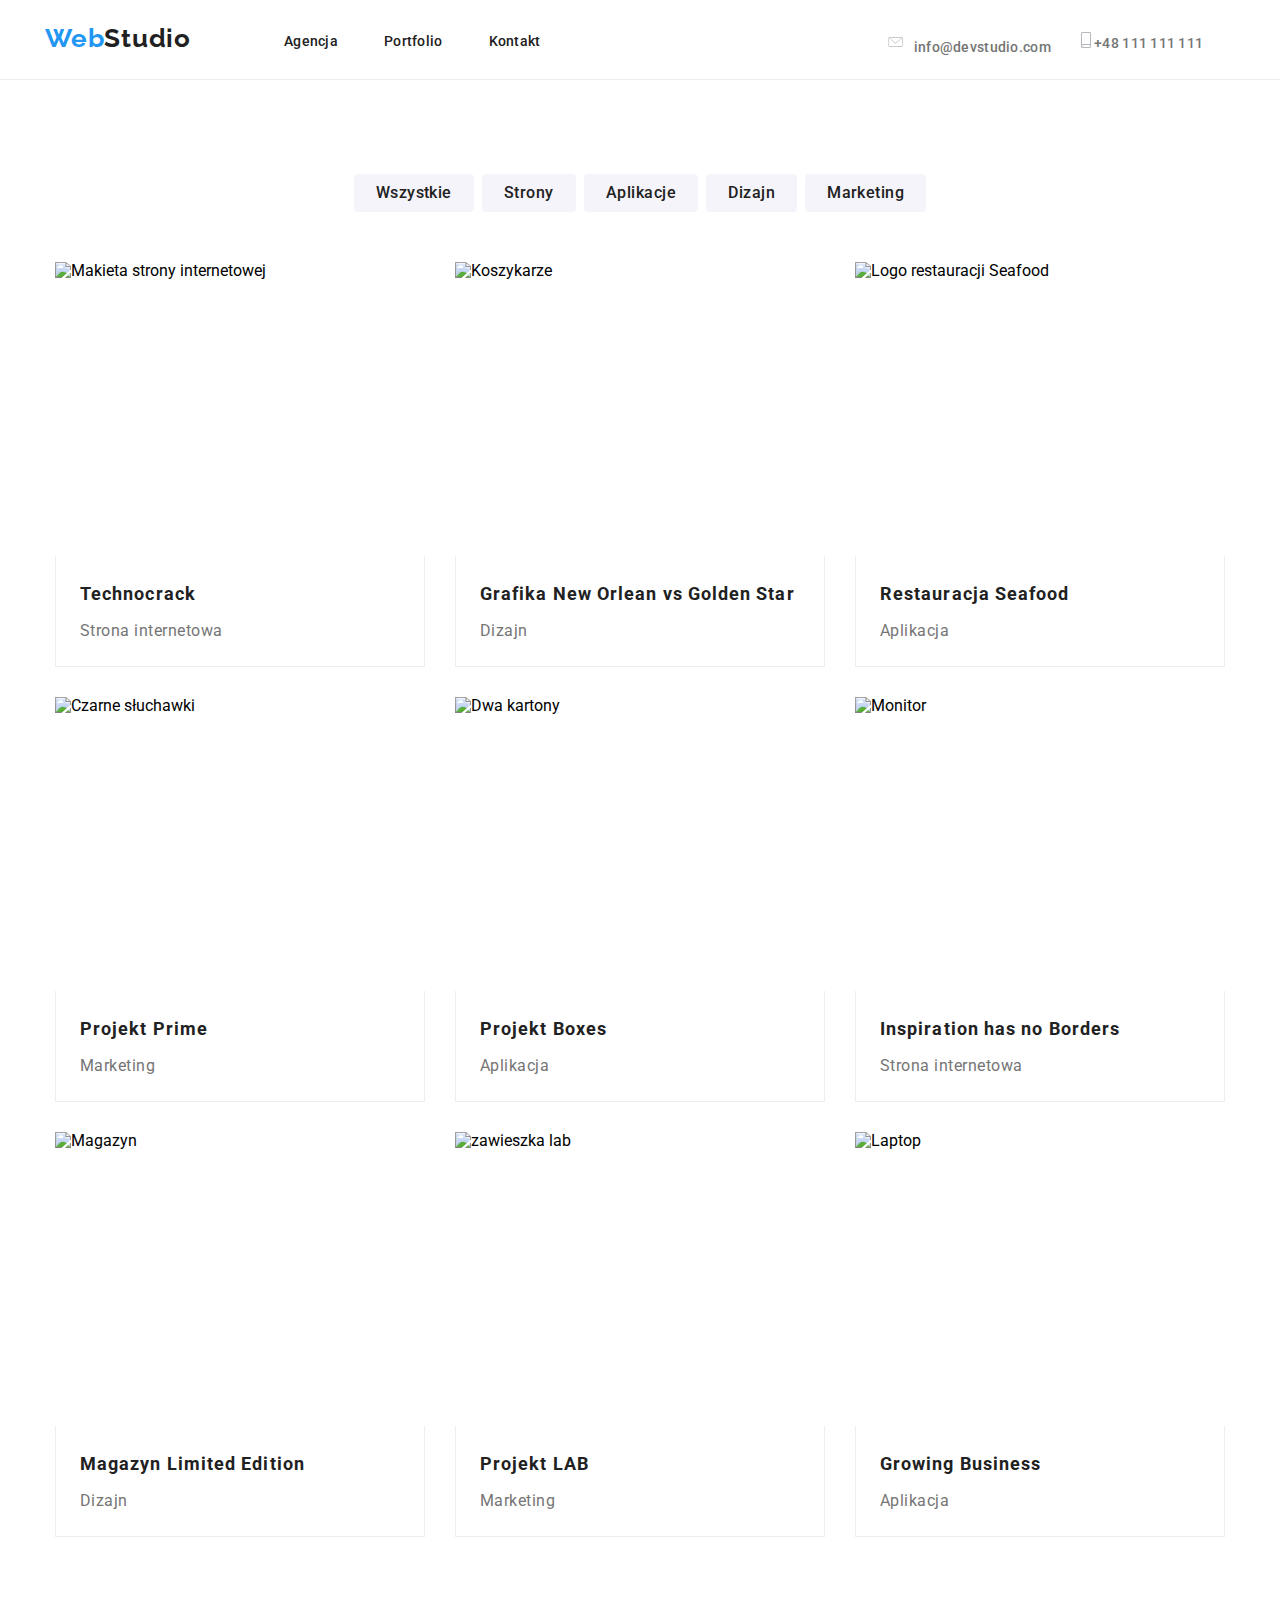
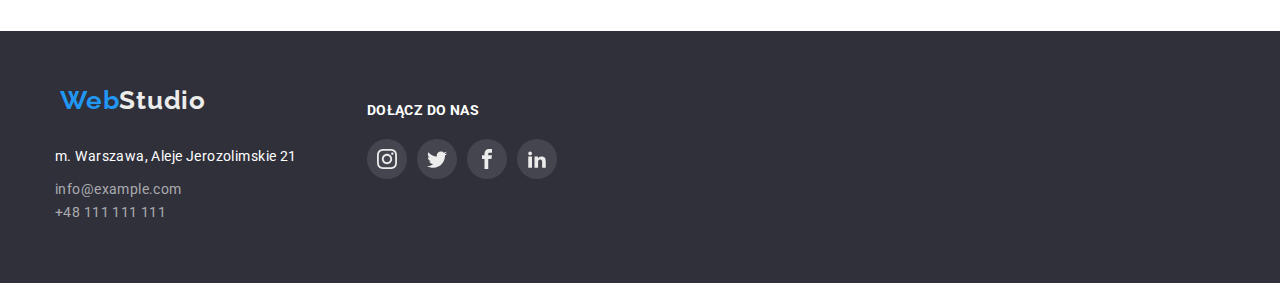
==== portfolio.html @ 286b063d "HW 04" ====
<!DOCTYPE html>
<html lang="pl">

<head>
    <meta charset="utf-8">
    <meta http-equiv="X-UA-Compatible" content="IE=edge">
    <meta name="viewport" content="width=device-width, initial-scale=1.0">
    <link rel="stylesheet" href="https://cdnjs.cloudflare.com/ajax/libs/modern-normalize/1.0.0/modern-normalize.min.css">
    <title>WebStudio/Portfolio</title>
    <link rel="preconnect" href="https://fonts.googleapis.com"> 
    <link rel="preconnect" href="https://fonts.gstatic.com" crossorigin> 
    <link href="https://fonts.googleapis.com/css2?family=Anek+Latin:wght@700&family=Raleway:wght@700&family=Roboto:wght@400;500;700;900&display=swap" rel="stylesheet">
    <link rel="stylesheet" href="css/styles.css">
</head>

<body>

    <!--HEADER-->
    
    <header class="header-background">
        <div class="container container-nav">
            <a class="header-logo-link" href="index.html" target="_self"><span class="web-header-logo-link">Web</span>Studio</a>
            <nav class="header-nav">    
                <ul class="nav-list list">
                    <li>
                        <a class="header-nav-link" href="index.html">Agencja</a>
                    </li>
                    <li>
                        <a class="header-nav-link" href="portfolio.html" target="_self">Portfolio</a>
                    </li>
                    <li>
                        <a class="header-nav-link" href="#">Kontakt</a>
                    </li>
                </ul>
            </nav>
            <ul class="contacts-nav list">
                <li> 
                    <a class="header-mail-link" href="mailto:info@devstudio.com">
                        <svg class="icon mail-icon" width="25" height="20" viewBox="0 0 25 20">
                            <use href="./images/icons.svg#icon-mail-envelope-closed"></use>
                        </svg>
                        info@devstudio.com
                    </a>
                </li>
                <li>
                    <a class="header-phone-link" href="tel:+48111111111"> 
                        <svg class="icon phone-icon" width="10" height="16" viewBox="0 0 10 16">
                            <use href="./images/icons.svg#icon-smartphone"></use>
                        </svg>
                        +48 111 111 111
                    </a>
                </li>
            </ul>
        </div>
    </header>
   
    <!--GŁÓWNA ZAWARTOŚĆ STRONY-->

    <main class="main-background-portfolio">
        <section class="section">
            <div class="container">
                <ul class="aside-portfolio list">
                    <li>
                        <button class="aside-list-button" type="button">Wszystkie</button>
                    </li>
                    <li>
                        <button class="aside-list-button" type="button">Strony</button>
                    </li>
                    <li>
                        <button class="aside-list-button" type="button">Aplikacje</button>
                    </li>
                    <li>
                        <button class="aside-list-button" type="button">Dizajn</button>
                    </li>
                    <li>
                        <button class="aside-list-button" type="button">Marketing</button>
                    </li>
                </ul>
            </div>    
            
            <!--Sekcja Wszystkie-->
        
            <div class="portfolio-items container">
                <ul class="portfolio-list">
                    <li class="portfolio-list-item">
                        <figure class="portfolio-list-container">
                            <img src="./images/img-7-p.jpg" alt="Makieta strony internetowej" width="370" height="294"/>
                            <figcaption class="portfolio-section-description">
                                <h2 class="portfolio-list-header">Technocrack</h2>
                                <p class="portfolio-list-description">Strona internetowa</p>
                            </figcaption>
                        </figure>
                    </li>
                    <li class="portfolio-list-item">
                        <figure class="portfolio-list-container">
                            <img src="./images/img-8-p.jpg" alt="Koszykarze" width="370" height="294"/>
                            <figcaption class="portfolio-section-description">
							    <h2 class="portfolio-list-header">Grafika New Orlean vs Golden Star</h2>
                                <p class="portfolio-list-description">Dizajn</p>
                            </figcaption>
                        </figure>
                    </li>
                    <li class="portfolio-list-item">
                        <figure class="portfolio-list-container">
                            <img src="./images/img-9-p.jpg" alt="Logo restauracji Seafood" width="370" height="294"/>
                            <figcaption class="portfolio-section-description">
                                <h2 class="portfolio-list-header">Restauracja Seafood</h2>
                                <p class="portfolio-list-description">Aplikacja</p>
                            </figcaption>
                        </figure>
                    </li>
                    <li class="portfolio-list-item">
                        <figure class="portfolio-list-container">
                            <img src="./images/img-10-p.jpg" alt="Czarne słuchawki" width="370" height="294"/>
                            <figcaption class="portfolio-section-description">
                                <h2 class="portfolio-list-header">Projekt Prime</h2>
                                <p class="portfolio-list-description">Marketing</p>
                            </figcaption>
                        </figure>
                    </li>
                    <li class="portfolio-list-item">
                        <figure class="portfolio-list-container">
                            <img src="./images/img-11-p.jpg" alt="Dwa kartony" width="370" height="294"/>
                            <figcaption class="portfolio-section-description">
                                <h2 class="portfolio-list-header">Projekt Boxes</h2>
                                <p class="portfolio-list-description">Aplikacja</p>
                            </figcaption>
                        </figure>
                    </li>
                    <li class="portfolio-list-item">
                        <figure class="portfolio-list-container">
                            <img src="./images/img-12-p.jpg" alt="Monitor" width="370" height="294"/>
                            <figcaption class="portfolio-section-description">
                                <h2 class="portfolio-list-header">Inspiration has no Borders</h2>
                                <p class="portfolio-list-description">Strona internetowa</p>
                            </figcaption>
                        </figure>
                    </li>
                    <li class="portfolio-list-item">
                        <figure class="portfolio-list-container">
                            <img src="./images/img-13-p.jpg" alt="Magazyn" width="370" height="294"/>
                            <figcaption class="portfolio-section-description">
                                <h2 class="portfolio-list-header">Magazyn Limited Edition</h2>
                                <p class="portfolio-list-description">Dizajn</p>
                            </figcaption>
                        </figure>
                    </li>
                    <li class="portfolio-list-item">
                        <figure class="portfolio-list-container">
                            <img src="./images/img-14-p.jpg" alt="zawieszka lab" width="370" height="294"/>
                            <figcaption class="portfolio-section-description">
                                <h2 class="portfolio-list-header">Projekt LAB</h2>
                                <p class="portfolio-list-description">Marketing</p>
                            </figcaption>
                        </figure>
                    </li>
                    <li class="portfolio-list-item">
                        <figure class="portfolio-list-container">
                            <img src="./images/img-15-p.jpg" alt="Laptop" width="370" height="294"/>
                            <figcaption class="portfolio-section-description">
                                <h2 class="portfolio-list-header">Growing Business</h2>
                                <p class="portfolio-list-description">Aplikacja</p>
                            </figcaption>
                        </figure>
                    </li>
                </ul>
            </section> </section>
        </div>
    </main>

    <!--FOOTER-->
    
    <footer class="footer">
        <div class="container footer-section">
            <section>
                <ul class="footer-links">
                    <li class="footer-logo">
                        <a class="footer-logo-link" href="index.html"><span class="web-footer-logo-link">Web</span><span class="studio-footer-logo-link">Studio</span></a>
                    </li>
                    <li class="footer-address">
                        <address> m. Warszawa, Aleje Jerozolimskie 21</address>
                    </li>
                    <li class="portfolio-footer-email">
                        <a class="footer-contact-email" href="mailto:info@example.com">info@example.com</a>
                    </li>
                    <li class="footer-phone">
                        <a class="footer-contact-phone" href="tel:+48111111111">+48 111 111 111</a>
                    </li>
                </ul>
            </section>    
            <section class="footer-social-media">
                <p class="footer-column-title">DOŁĄCZ DO NAS</p>
                <div>
                    <ul class="footer-social list">
                        <li class="footer-social-circle">
                            <svg width="20" height="20" viewBox="0 0 32 32">
                                <use href="./images/icons.svg#icon-instagram"></use>
                            </svg>
                        </li>
                        <li class="footer-social-circle">
                            <svg width="20" height="20" viewBox="0 0 32 32">
                                <use href="./images/icons.svg#icon-twitter"></use>
                            </svg>
                        </li>
                        <li class="footer-social-circle">
                            <svg width="20" height="20" viewBox="0 0 32 32">
                                <use href="./images/icons.svg#icon-facebook"></use>
                            </svg>
                        </li>
                        <li class="footer-social-circle">
                            <svg width="20" height="20" viewBox="0 0 32 32">
                                <use href="./images/icons.svg#icon-linkedin2"></use>
                            </svg>
                        </li>
                    </ul>
                </div>
            </section> 
        </div>
    </footer>
</body>

</html>
---- css/styles.css ----
:root {
	--choose-color: #2196f3;
	--background-button-color: #f5f4fa;
	--button-color: #212121;
	--contact-color: #757575;
	--backgr-color: #ffffff;
	--text-color: #000;
	--rgba-opacity-color: rgba(255, 255, 255, 0.6);
	--footer-background-color: #2f303a;
	--color-border: #eee;
	--border-header: #ececec;
  	--border: #eeeeee;
  	--background: #202020;
  	--svg-grey: #b7b8bd;
  	--svg-background: rgba(255, 255, 255, 0.1);
}

*,
*:before,
*:after {
	margin: 0;
	padding: 0;
	box-sizing: border-box;
	list-style: none;
	text-decoration: none;
}

h1, h2, h3, h4, h5, h6 {
	margin: 0;
}

li {
	display: list-item;
}

body {
	font-family: "Roboto", "Raleway", sans-serif;
	background-color: var(--backgr-color);
	color: var(--text-color);
	width: 100%;
	max-width: 1600px;
}

.container {
	max-width: 1200px;
	margin-left: auto;
	margin-right: auto;
	display: block;
}

.section {
	padding: 94px 0;
}

/* HEADER */

.header-background {
	background-color: var(--backgr-color);
	height: 80px;
	border-bottom: 1px solid #ececec;
}

.container-nav {
    display: flex;
}

.header-logo-link,
.footer-logo-link {
	font-family: "Raleway", sans-serif;
	font-size: 26px;
	font-weight: 700;
	color: #000000;
	padding-left: 5px;
	padding-top: 24px;
	padding-bottom: 24px;
	display: block;
	letter-spacing: 0.03em;
}

.header-nav-link {
	font-weight: 500;
	line-height: 1.14;
	font-size: 14px;
	text-decoration: none;
	letter-spacing: 0.02em;
}

.header-nav-link,
.header-logo-link {
	color: var(--button-color);
}

.web-header-logo-link,
.web-footer-logo-link {
	color: var(--choose-color);
}

.header-nav {
	padding-left: 93px;
    padding-top: 32px;
    padding-bottom: 32px;
	letter-spacing: 0.02em;
}

.nav-list {
	display: flex;
	padding: 0;
	margin: 0;
	gap: 46px;
}

.mail-icon:hover,
.mail-icon:focus,
.phone-icon:hover,
.phone-icon:focus,
.header-nav-link:hover,
.header-mail-link:hover,
.header-phone-link:hover,
.header-nav-link:focus,
.header-mail-link:focus,
.header-phone-link:focus,
.footer-contact-email:hover,
.footer-contact-phone:hover,
.footer-contact-email:focus,
.footer-contact-phone:focus {
	color: var(--choose-color);
	text-decoration: none;
}

.header-mail-link,
.header-phone-link {
	color: var(--contact-color);
	text-decoration: none;
	line-height: 1.1;
	font-size: 14px;
	fill: var(--svg-grey);
	font-weight: 500;
	letter-spacing: 0.02em;	
	display: inline;
}

.contacts-nav {
	display: flex;
	padding-left: 345px;
	padding-right: 0px;
	padding-top: 32px;
	padding-bottom: 32px;
	gap: 30px;
	justify-self: center;
}

.aside-list,
.portfolio-list,
.specialize-list,
.team-list,
.service-list,
.client-list {
	list-style: none;
}

/* MAIN*/

.solution-button:hover,
.solution-button:focus {
	background-color: var(--choose-color);
	color: var(--background-button-color);
}

.solution-button {
	font-weight: 700;
	font-size: 16px;
	line-height: 1.9;
	width: 200px;
	height: 50px;
	background: var(--background-button-color);
	color: var(--button-color);
	box-shadow: 0px 4px 4px rgba(0, 0, 0, 0.15);
	border-radius: 4px;
	border: none;
	text-align: center;
	display: block;
	margin: auto;
	letter-spacing: 0.06em;
	cursor: pointer;
}

.container-solution {
	height: 600;
	background: rgba(47, 48, 58, 0.4);
	background-image:linear-gradient(
    to bottom,
    rgba(47, 48, 58, 0.4),
    rgba(47, 48, 58, 0.4)
	),
    url(../images/team.jpg);
}

.solution-header {
	font-weight: 900;
	font-size: 44px;
	line-height: 1.4;
	letter-spacing: 0.06em;
	text-transform: uppercase;
	color: var(--backgr-color);
	display: block;
	width: 696px;
	margin: auto;
	text-align: center;
	padding-top: 30px;
	padding-bottom: 30px;
}

/* LOREM IPSUM part */

.service-header {
	color: var(--button-color);
	font-size: 14px;
	font-weight: 700;
	line-height: 1.1;
	text-transform: uppercase;
	letter-spacing: 0.03em;
	padding-top: 30px;
	margin: 0;
}

.lorem-icon {
	display: flex;
	justify-content: center;
	align-items: center;
	border-radius: 4px;
	width: 270;
	height: 120;
	background: var(--svg-grey);
}

.service-list {
	display: flex;
	padding-left: 15px;
	padding-right: 15px;
	gap: 30px;
	justify-content: space-around;
}

.service-list-item:not(:last-child){
	padding-right: 30px;
}

.service-list-lorem {
	background-color: #ffffff;
}

.service-description {
	color: var(--contact-color);
	font-size: 14px;
	line-height: 1.7;
	letter-spacing: 0.03em;
	font-weight: 400;
	margin-top: 10px;
	margin-bottom: 0;
}

.specialize {
	padding-top: 0px;
	background-color: #ffffff;
}

.specialize-list {
	display: flex;
	justify-content: space-around;
}

.specialize-header {
	color: var(--button-color);
	font-weight: 700;
	font-size: 36px;
	line-height: 1.2;
	text-align: center;
	letter-spacing: 0.03em;
	padding-bottom: 50px;
	margin: 0;
}

.team-background {
	background-color: var(--background-button-color);
}

.our-team-header {
	font-weight: 700;
	font-size: 36px;
	text-align: center;
	letter-spacing: 0.03em;
	padding-bottom: 50px;
	line-height: 1.2;
	margin: 0;
}

.team-list {
	display: flex;
	justify-content: space-around;
}

.team-member-box {
	width: 270px;
	height: 428px;
  	background: var(--backgr-color);
  	box-shadow: 0px 1px 3px rgba(0, 0, 0, 0.12), 0px 1px 1px rgba(0, 0, 0, 0.14),
    0px 2px 1px rgba(0, 0, 0, 0.2);
  	border-radius: 0px 0px 4px 4px;
}

.team-img {
	display:block;
}

.team-name-header {
	color: var(--button-color);
	text-align: center;
	letter-spacing: 0.03em;
	font-weight: 500;
	font-size: 16px;
	line-height: 1.2;
	padding-top: 30px;
	padding-bottom: 10px;
	margin: 0;
}

.team-name-description {
	color: var(--contact-color);
	font-size: 16px;
	line-height: 1.2;
	text-align: center;
	letter-spacing: 0.03em;
	margin: 0;
	padding-bottom: 16px;
}

.team-social-media {
	display: flex;
	justify-content: center;
	margin: 0;
	padding: 0;
}
.social-circle {
	border-radius: 50%;
  	width: 44px;
  	height: 44px;
	margin: 0 10px;
	display: inline-flex;
	justify-content: center;
	align-items: center;  
  	background-color: #ffffff;
}
.social-circle:hover .social-logo {
  	fill: #ffffff;
  	cursor: pointer;
}
.social-circle:active .social-logo {
  	fill: #ffffff;
  	cursor: pointer;
}
.social-circle:hover {
  	background-color: var(--choose-color);
  	cursor: pointer;
}
.social-circle:active {
  	background-color: var(--choose-color);
  	cursor: pointer;
}

.our-clients {
	background-color: var(--backgr-color);
}

.our-clients-header {
	text-align: center;
	font-weight: 700;
	font-size: 36px;
	letter-spacing: 0.03em;
	line-height: 1.16;
	margin: 0;
	padding-bottom: 50px;
}

.client-list {
	display: flex;
	justify-content: center;
}
.client-box {
	display: flex;
	border: solid #afb1b8 1px;
	border-radius: 4px;
	width: 74;
	height: 32;
	margin: 0 15px;
	justify-content: center;
	align-items: center;
	fill: var(--svg-grey);
}

.client-box:not(:last-child) {
	margin-right: 30px;
}

.client-box:hover {
  	fill: var(--choose-color);
  	cursor: pointer;
}
.client-box:active {
  	fill: var(--choose-color);
  	cursor: pointer;
}
.client-box:hover {
  	border: solid var(--choose-color) 1px;
  	cursor: pointer;
}
.client-box:active {
  	border: solid var(--choose-color) 1px;
  	cursor: pointer;
}

/*FOOTER*/

.footer {
	background-color: var(--footer-background-color);
	height: 252px;
}

.footer-section {
	display: flex;
	height: 198px;
}

.footer-links {
	list-style: none;
	display: block;
	margin: 0;
	padding: 0;
}

.footer-logo {
	padding-top: 30px;
	padding-bottom: 5px;
	padding-left: 15px;
}

.footer-logo-link {
	text-decoration: none;
	letter-spacing: 0.03em;
	font-family: "Raleway";
	font-size: 26px;
	line-height: 1.2;
}

.studio-footer-logo-link {
	color:#ececec;
}

address {
	font-style: normal;
	display: block;
}

.footer-address {
	padding-bottom: 9px;
	padding-left: 15px;
	color: var(--backgr-color);
	font-size: 14px;
	font-weight: 400;
 	line-height: 1.7;
	letter-spacing: 0.03em;
}

.footer-contact-email,
.footer-contact-phone {
	color: var(--rgba-opacity-color);
	line-height: 1.7;
	font-size: 14px;
	font-weight: 400;
	text-decoration: none;
	letter-spacing: 0.03em;
	padding-left: 15px;
}

.footer-email {
	padding-bottom: 9px;
}
	
.footer-social-media {
	padding-top: 72px;
	padding-left: 70px;
}

.footer-column-title {
  	font-size: 14px;
  	font-weight: 700;
  	line-height: 1.14;
	letter-spacing: 0.03em;
	text-transform: uppercase;
  	color: #ffffff;
  	margin: 0;
}

.footer-social {
	display: flex;
	padding-top: 20px;
	gap: 10px;
}

.footer-social-circle {
	width: 40px;
	height: 40px;
	border-radius: 50%;
	background-color: rgba(255, 255, 255, 0.1);
	display: inline-flex;
	justify-content: center;
	align-items: center;
	fill: #ececec;
}

.footer-social-circle:hover, 
.footer-social-circle:focus {
  	fill: #ffffff;
  	cursor: pointer;
	background-color: var(--choose-color);  
}

/* PORTFOLIO*/

.main-background-portfolio {
	background-color: var(--backgr-color);
}

.aside-list-button:hover,
.aside-list-button:focus {
	background-color: var(--choose-color);
	color: var(--background-button-color);
	border-radius: 4px;
}

.aside-portfolio {
	display: flex;
	gap: 8px;
	padding-bottom: 50px;
	padding-left: 15px;
	padding-right: 15px;
	justify-content: center;
}

.aside-list-button {
	font-weight: 500;
	font-size: 16px;
	line-height: 1.6;
	text-align: center;
	border-radius: 4px;
	background: var(--background-button-color);
	color: var(--button-color);
	letter-spacing: 0.03em;
	padding-top: 6px;
	padding-bottom: 6px;
	padding-left: 22px;
	padding-right: 22px;
	border: 0px;
	cursor: pointer;
}

.portfolio-list-item:hover{
	box-shadow: 0px 1px 3px rgba(0, 0, 0, 0.12), 
		0px 1px 1px rgba(0, 0, 0, 0.14), 
		0px 2px 1px rgba(0, 0, 0, 0.2);
}

.portfolio-footer-email:hover {
	text-decoration: underline;
}

.portfolio-list-header {
	font-weight: 700;
	font-size: 18px;
	line-height: 2;
	color: var(--button-color);
	letter-spacing: 0.06em;
}

.portfolio-list-description {
	font-size: 16px;
	line-height: 1.875;
	color: var(--contact-color);
	letter-spacing: 0.03em;
	padding-top: 4px;
}

.portfolio-section-description {
	border-bottom: 1px solid var(--color-border);
	border-left: 1px solid var(--color-border);
	border-right: 1px solid var(--color-border);
	width: 370px;
	padding-left: 24px;
	padding-bottom: 20px;
	padding-top: 20px;
}

.portfolio-list-container img {
	width: 370px;
	height: 294px;
	display: block;
}

.portfolio-list {
	display: flex;
	flex-wrap: wrap;
	gap: 30px;
	padding: 0;
	justify-content: center;
	cursor: pointer;
}

.portfolio-list-container {
	margin: 0;
}

/* ICONS */

.icon-background {
  	background-color: #f5f4fa;
  	border-radius: 4px;
  	padding: 25px 100px;
  	margin-bottom: 30px;
}

.social-logo {
  	fill: var( --svg-grey);
}

.icon {
	display: inline-block;
}
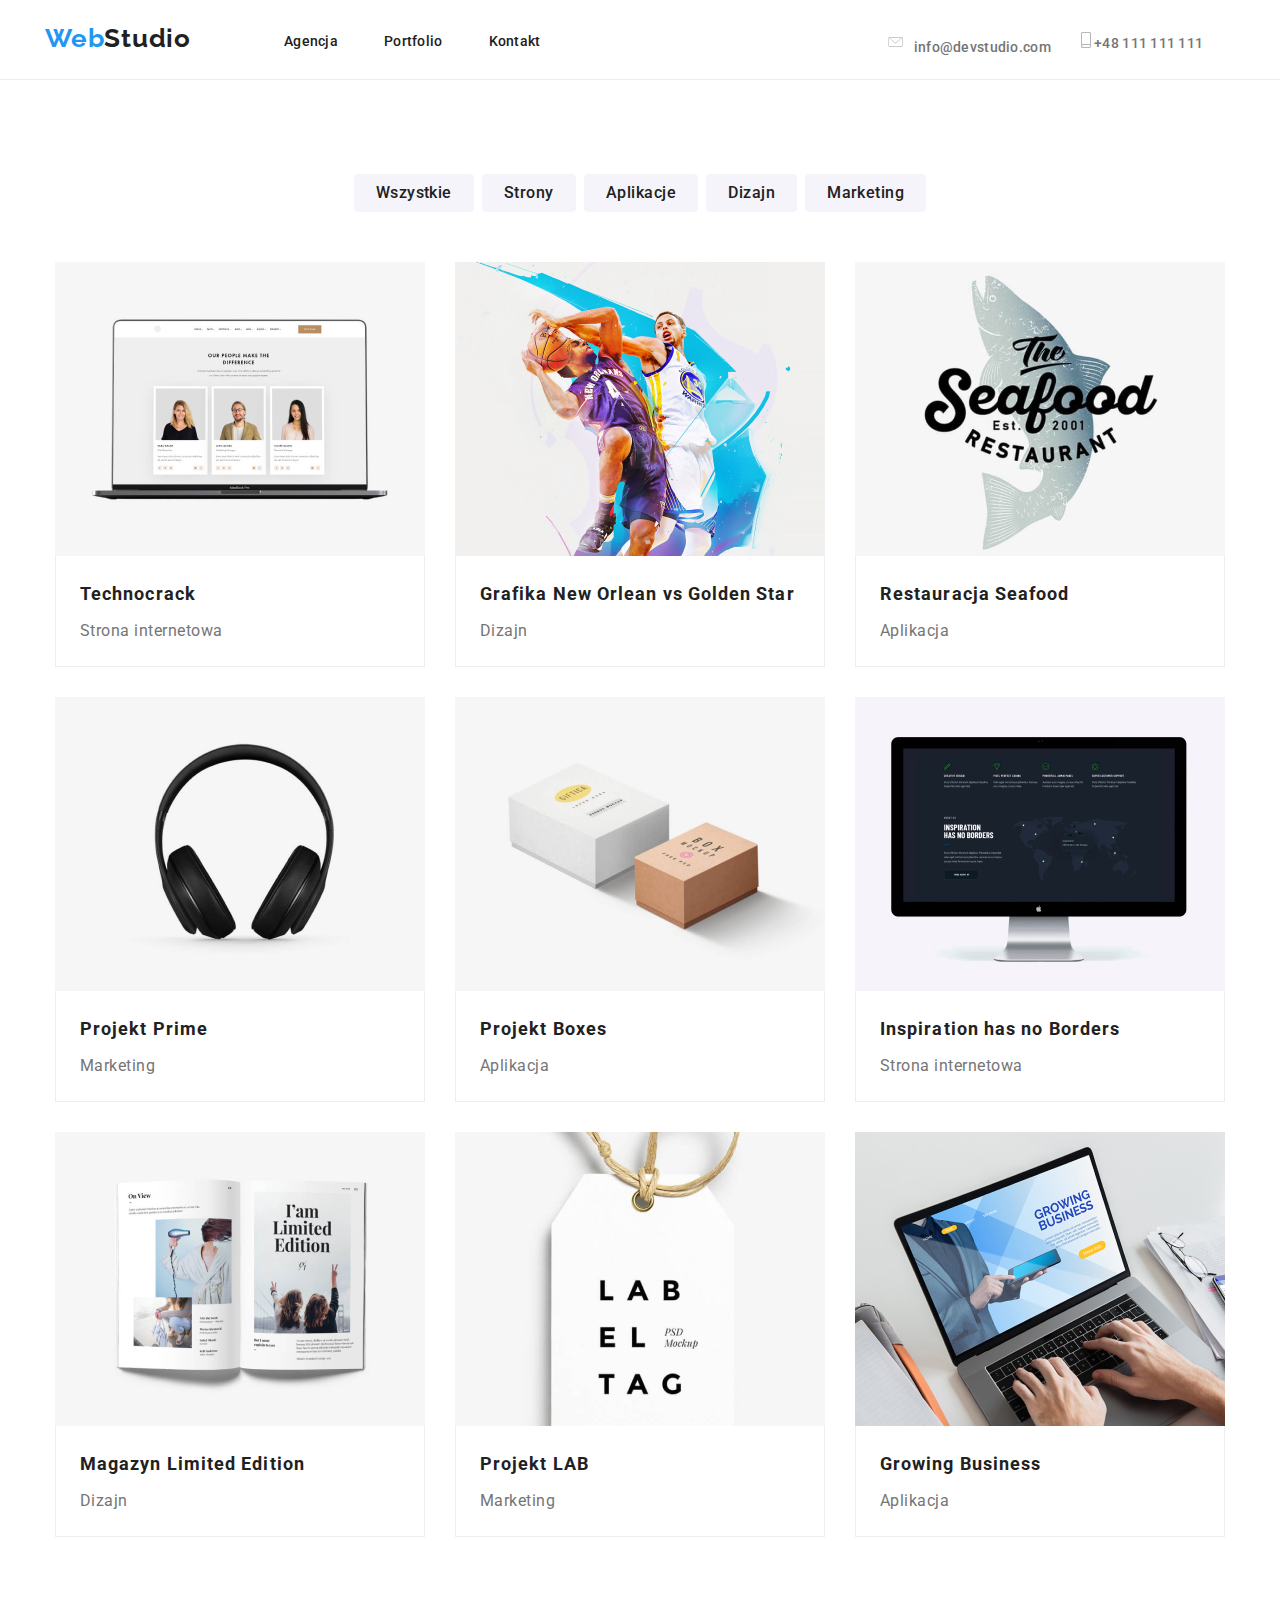
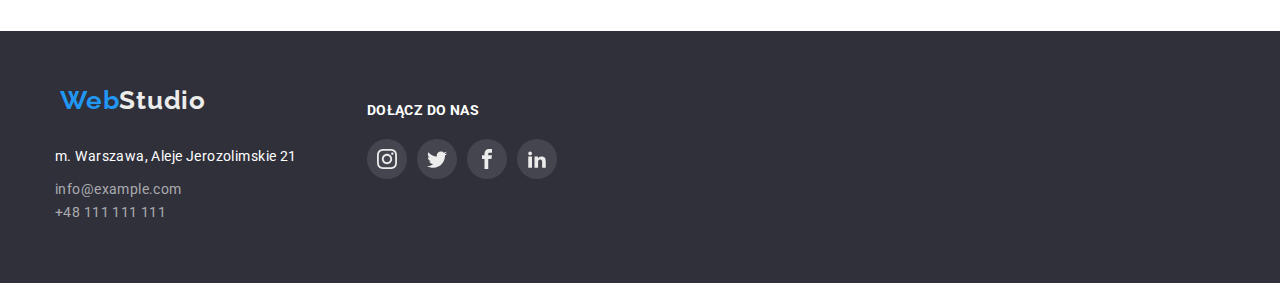
==== commit 8e7faec2: "update" ====
--- a/portfolio.html
+++ b/portfolio.html
@@ -33,24 +33,26 @@
                     </li>
                 </ul>
             </nav>
-            <ul class="contacts-nav list">
-                <li> 
-                    <a class="header-mail-link" href="mailto:info@devstudio.com">
-                        <svg class="icon mail-icon" width="25" height="20" viewBox="0 0 25 20">
-                            <use href="./images/icons.svg#icon-mail-envelope-closed"></use>
-                        </svg>
-                        info@devstudio.com
-                    </a>
-                </li>
-                <li>
-                    <a class="header-phone-link" href="tel:+48111111111"> 
-                        <svg class="icon phone-icon" width="10" height="16" viewBox="0 0 10 16">
-                            <use href="./images/icons.svg#icon-smartphone"></use>
-                        </svg>
-                        +48 111 111 111
-                    </a>
-                </li>
-            </ul>
+            <div class="contact-links">
+                <ul class="contacts-nav list">
+                    <li> 
+                        <a class="header-mail-link" href="mailto:info@devstudio.com">
+                            <svg class="icon mail-icon" width="25" height="20" viewBox="0 0 25 20">
+                                <use href="./images/icons.svg#icon-mail-envelope-closed"></use>
+                            </svg>
+                            info@devstudio.com
+                        </a>
+                    </li>
+                    <li>
+                        <a class="header-phone-link" href="tel:+48111111111"> 
+                            <svg class="icon phone-icon" width="10" height="16" viewBox="0 0 10 16">
+                                <use href="./images/icons.svg#icon-smartphone"></use>
+                            </svg>
+                            +48 111 111 111
+                        </a>
+                    </li>
+                </ul>
+            </div>
         </div>
     </header>
    
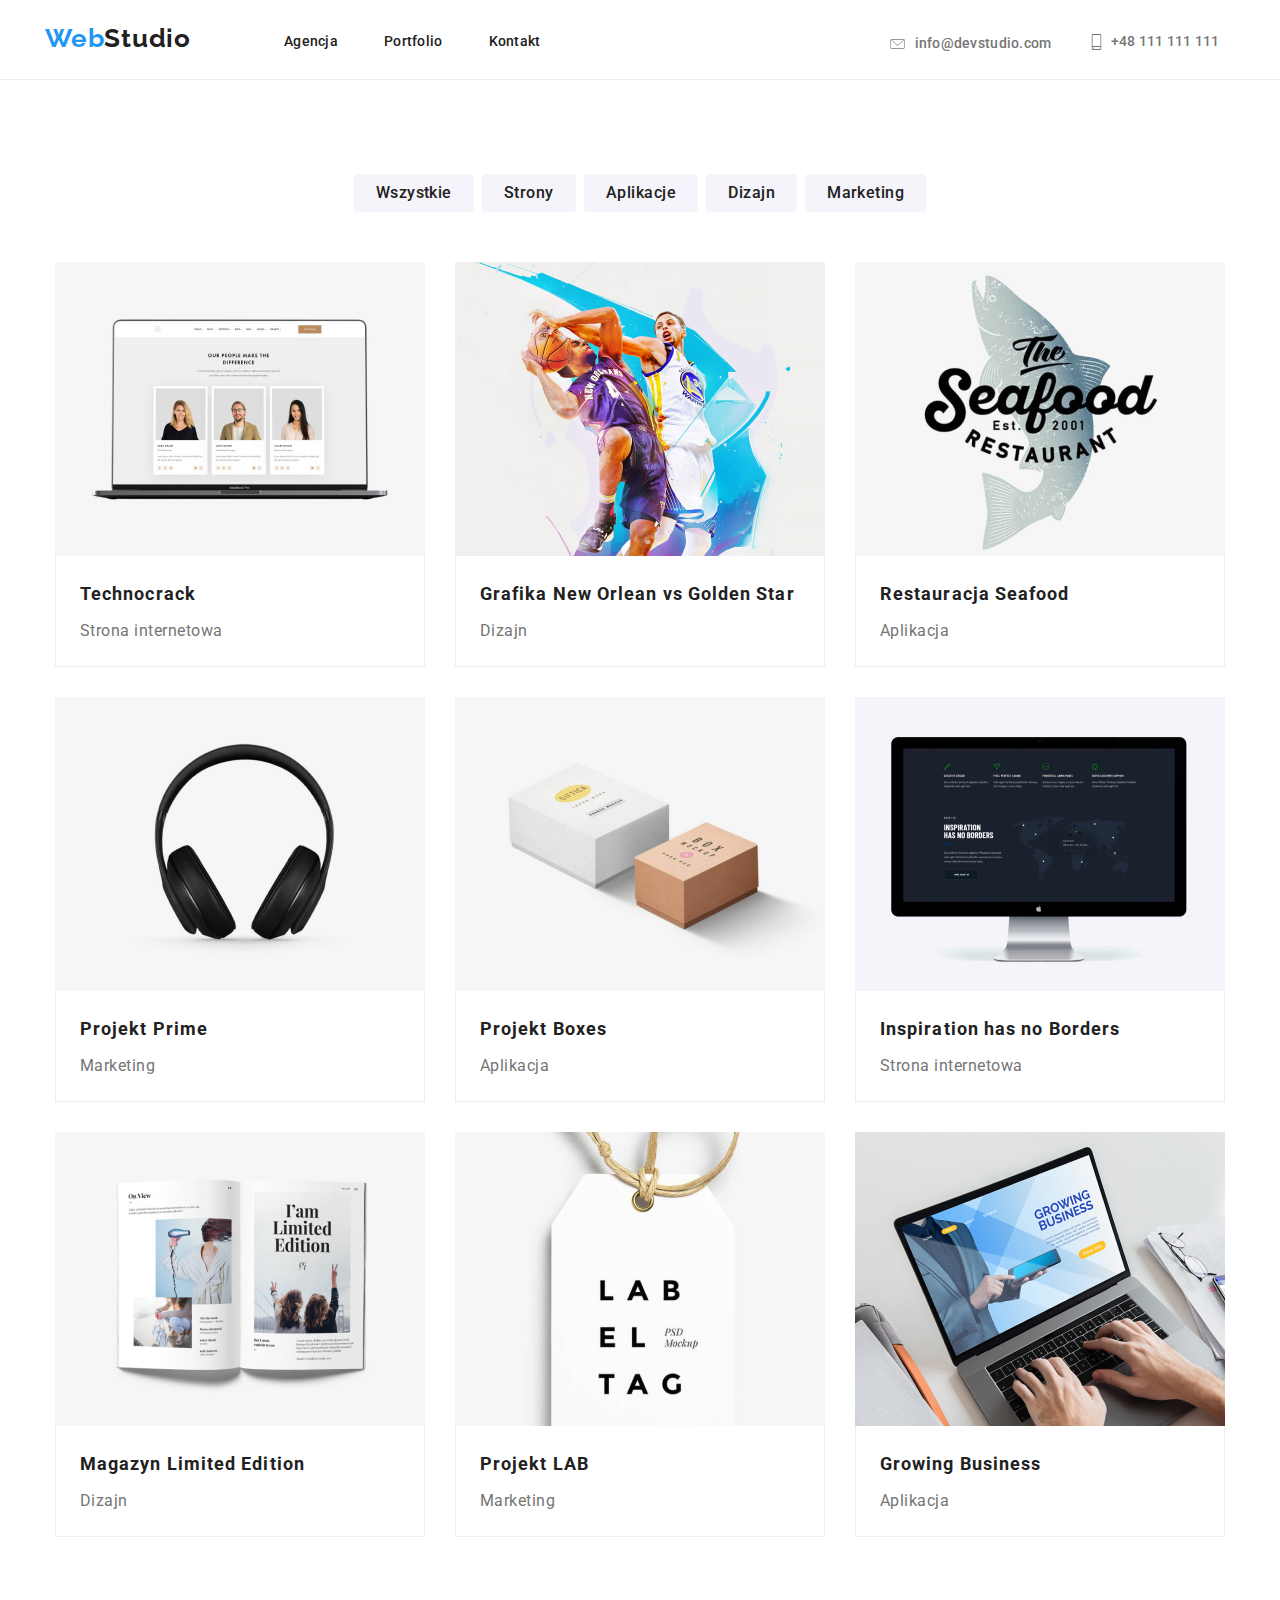
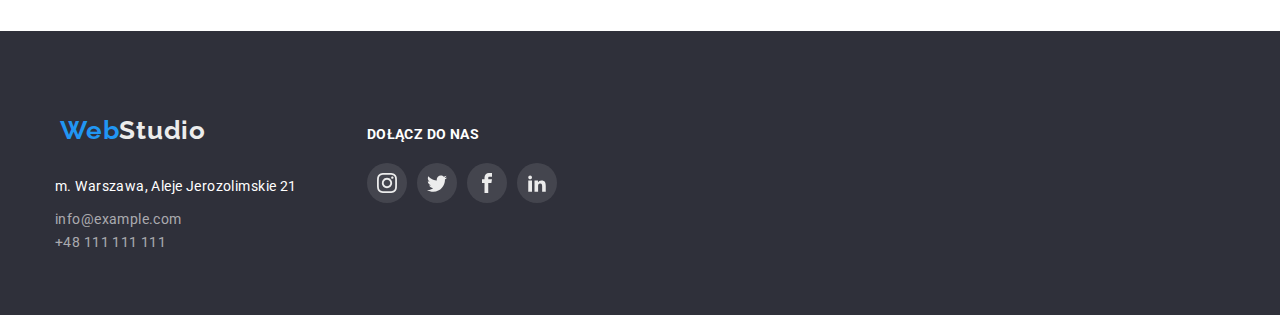
==== commit 64a0aea8: "updates" ====
--- a/portfolio.html
+++ b/portfolio.html
@@ -10,7 +10,7 @@
     <link rel="preconnect" href="https://fonts.googleapis.com"> 
     <link rel="preconnect" href="https://fonts.gstatic.com" crossorigin> 
     <link href="https://fonts.googleapis.com/css2?family=Anek+Latin:wght@700&family=Raleway:wght@700&family=Roboto:wght@400;500;700;900&display=swap" rel="stylesheet">
-    <link rel="stylesheet" href="css/styles.css">
+    <link rel="stylesheet" href="css/styles.css?v=1.0.1">
 </head>
 
 <body>
@@ -45,7 +45,7 @@
                     </li>
                     <li>
                         <a class="header-phone-link" href="tel:+48111111111"> 
-                            <svg class="icon phone-icon" width="10" height="16" viewBox="0 0 10 16">
+                            <svg class="icon phone-icon" width="25" height="16" viewBox="0 0 10 16">
                                 <use href="./images/icons.svg#icon-smartphone"></use>
                             </svg>
                             +48 111 111 111
--- a/css/styles.css
+++ b/css/styles.css
@@ -38,7 +38,6 @@
 	background-color: var(--backgr-color);
 	color: var(--text-color);
 	width: 100%;
-	max-width: 1600px;
 }
 
 .container {
@@ -49,7 +48,7 @@
 }
 
 .section {
-	padding: 94px 0;
+	padding: 94px 0 94px 0;
 }
 
 /* HEADER */
@@ -127,16 +126,22 @@
 	text-decoration: none;
 }
 
+.mail-icon,
+.phone-icon {
+	margin: 2px;
+}
+
 .header-mail-link,
 .header-phone-link {
 	color: var(--contact-color);
+	fill: var(--contact-color);
 	text-decoration: none;
 	line-height: 1.1;
 	font-size: 14px;
-	fill: var(--svg-grey);
 	font-weight: 500;
 	letter-spacing: 0.02em;	
-	display: inline;
+	display: flex;
+	align-items: center;
 }
 
 .contacts-nav {
@@ -160,32 +165,34 @@
 
 /* MAIN*/
 
-.solution-button:hover,
-.solution-button:focus {
-	background-color: var(--choose-color);
-	color: var(--background-button-color);
-}
-
 .solution-button {
 	font-weight: 700;
 	font-size: 16px;
 	line-height: 1.9;
 	width: 200px;
 	height: 50px;
-	background: var(--background-button-color);
-	color: var(--button-color);
+	background: var(--choose-color);
+	color: var(--background-button-color);
 	box-shadow: 0px 4px 4px rgba(0, 0, 0, 0.15);
 	border-radius: 4px;
 	border: none;
 	text-align: center;
-	display: block;
-	margin: auto;
+	margin: 0 auto;
+	margin-top: 30px;
+	padding: 0;
+	display: block;
 	letter-spacing: 0.06em;
 	cursor: pointer;
 }
 
+.baner {
+	max-width: 1600px;
+	margin: 0 auto;
+	align-content: center;
+}
+
 .container-solution {
-	height: 600;
+	height: 600px;
 	background: rgba(47, 48, 58, 0.4);
 	background-image:linear-gradient(
     to bottom,
@@ -193,6 +200,7 @@
     rgba(47, 48, 58, 0.4)
 	),
     url(../images/team.jpg);
+	display: block;
 }
 
 .solution-header {
@@ -204,11 +212,11 @@
 	color: var(--backgr-color);
 	display: block;
 	width: 696px;
-	margin: auto;
-	text-align: center;
-	padding-top: 30px;
-	padding-bottom: 30px;
-}
+	margin:0 auto;
+	padding-top: 100px;
+	text-align: center;
+}
+
 
 /* LOREM IPSUM part */
 
@@ -237,7 +245,6 @@
 	display: flex;
 	padding-left: 15px;
 	padding-right: 15px;
-	gap: 30px;
 	justify-content: space-around;
 }
 
@@ -258,6 +265,8 @@
 	margin-top: 10px;
 	margin-bottom: 0;
 }
+
+/* CZYM SIE ZAJMUJEMY */
 
 .specialize {
 	padding-top: 0px;
@@ -279,6 +288,8 @@
 	padding-bottom: 50px;
 	margin: 0;
 }
+
+/* NASZ ZESPOL */
 
 .team-background {
 	background-color: var(--background-button-color);
@@ -367,6 +378,8 @@
   	cursor: pointer;
 }
 
+/* NASI KLIENCI*/
+
 .our-clients {
 	background-color: var(--backgr-color);
 }
@@ -391,7 +404,6 @@
 	border-radius: 4px;
 	width: 74;
 	height: 32;
-	margin: 0 15px;
 	justify-content: center;
 	align-items: center;
 	fill: var(--svg-grey);
@@ -422,12 +434,13 @@
 
 .footer {
 	background-color: var(--footer-background-color);
-	height: 252px;
+	padding-top: 60px;
+	padding-bottom: 60px;
 }
 
 .footer-section {
 	display: flex;
-	height: 198px;
+	align-items: baseline;
 }
 
 .footer-links {
@@ -438,7 +451,6 @@
 }
 
 .footer-logo {
-	padding-top: 30px;
 	padding-bottom: 5px;
 	padding-left: 15px;
 }
@@ -486,7 +498,6 @@
 }
 	
 .footer-social-media {
-	padding-top: 72px;
 	padding-left: 70px;
 }
 
@@ -535,6 +546,7 @@
 	background-color: var(--choose-color);
 	color: var(--background-button-color);
 	border-radius: 4px;
+	box-shadow: 0px 1px 3px rgba(0, 0, 0, 0.12), 0px 1px 1px rgba(0, 0, 0, 0.14), 0px 2px 1px rgba(0, 0, 0, 0.2);
 }
 
 .aside-portfolio {
